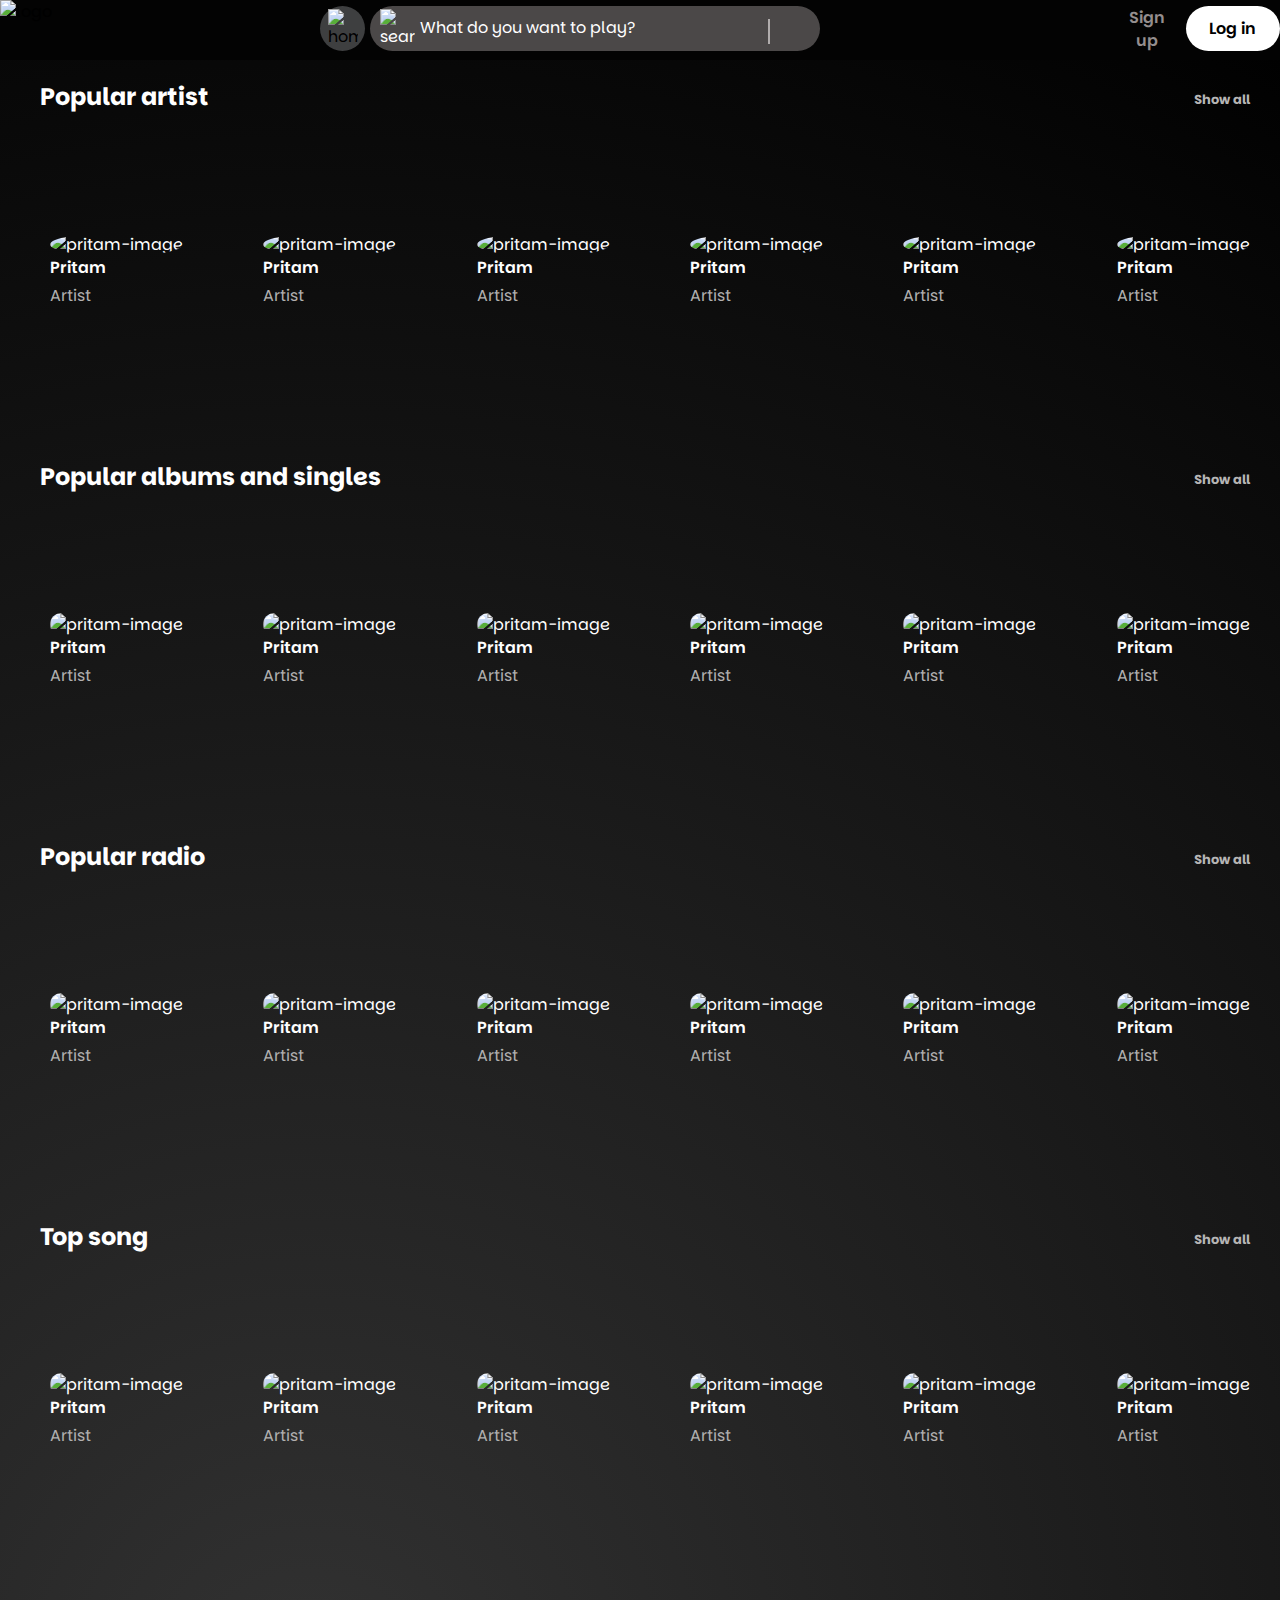
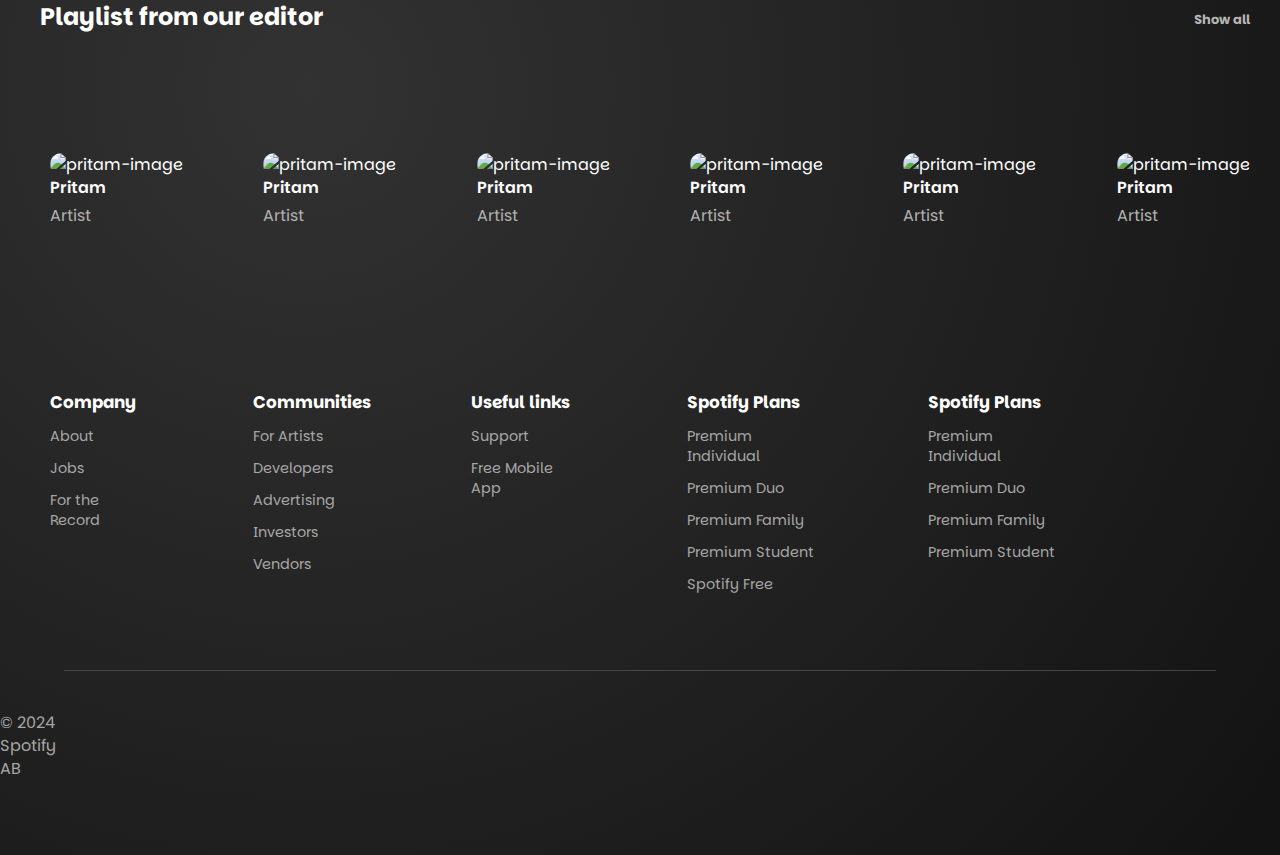
==== spotify-clone/index.html @ 19ce87d1 "change name" ====
<!DOCTYPE html>
<html lang="en">
<head>
    <meta charset="UTF-8">
    <meta name="viewport" content="width=device-width, initial-scale=1.0">
    <title>Spotify</title>
    <link rel="stylesheet" href="style.css">
</head>
<body>

    <!-- header -->
    <header>
        <!-- navigation bar -->
        <nav>
            <!-- spotify logo -->
            <div class="spotify-logo">
                <img src="/images/logo.jpg" alt="logo" loading="lazy" width="60px">
            </div>
            <!-- search bar and home logo-->
            <div class="search-bar-home-icon">
                <!-- home icon logo -->
                <div class="home-logo">
                    <img src="/images/home-icon.png" alt="home" loading="lazy" id="home">
                </div>
                <!-- seach bar -->
                <div class="search-bar">
                    <div class="bar-content">
                        <img src="/images/search-icon.png" alt="search" loading="lazy" width="35px" id="search">
                        <div class="search-text">What do you want to play?</div>
                    </div>
                    <div class="verticalbar-folder">
                        <div id="vertical-bar"></div>  <!-- veritical pipe -->
                        <img src="/images/folder.png" alt="" loading="lazy" width="35px" id="folder-logo">
                    </div>
                </div>
            </div>
    
            <!-- button container -->
            <div class="button-container">
                <button class="signup-btn">Sign up</button>
                <button class="signin-btn">Log in</button>
            </div>
    
        </nav>
    </header>

    <!-- main content and footer links -->
    <main class="all-content">

        <!-- main section -->
        <div class="section">
            <div class="main-container">
        
                <!-- first row container -->
                 <div class="links">
                     <a href="#" class="popular">Popular artist</a>
                     <a href="#" class="show">Show all</a>
                 </div>
        
                <div class="first-row">
                    <!-- card 1 -->
                    <div class="first-card">
                        <div class="card">
                            <div class="card-image">
                                <img src="/images/pritam.jpg" alt="pritam-image" loading="lazy" id="pritam-image">
                                <img src="/images/play-button (1).png" alt="play-button" width="60px" loading="lazy" id="play-button">
                            </div>
                            <div class="text">
                                <p id="artist-name">Pritam</p>
                                <span class="artist-text">Artist</span>
                            </div>
                        </div>
                    </div>
        
                    <!-- card2 -->
                    <div class="first-card">
                        <div class="card">
                            <div class="card-image">
                                <img src="/images/sachin-jigar.jpg" alt="pritam-image" loading="lazy" id="pritam-image">
                                <img src="/images/play-button (1).png" alt="play-button" width="60px" loading="lazy" id="play-button">
                            </div>
                            <div class="text">
                                <p id="artist-name">Pritam</p>
                                <span class="artist-text">Artist</span>
                            </div>
                        </div>
                    </div>
        
                    <!-- card3 -->
                    <div class="first-card">
                        <div class="card">
                            <div class="card-image">
                                <img src="/images/A-R-reheman.jpg" alt="pritam-image" loading="lazy" id="pritam-image">
                                <img src="/images/play-button (1).png" alt="play-button" width="60px" loading="lazy" id="play-button">
                            </div>
                            <div class="text">
                                <p id="artist-name">Pritam</p>
                                <span class="artist-text">Artist</span>
                            </div>
                        </div>
                    </div>
        
                    <!-- card4 -->
                    <div class="first-card">
                        <div class="card">
                            <div class="card-image">
                                <img src="/images/arijiy-singh.jpg" alt="pritam-image" loading="lazy" id="pritam-image">
                                <img src="/images/play-button (1).png" alt="play-button" width="60px" loading="lazy" id="play-button">
                            </div>
                            <div class="text">
                                <p id="artist-name">Pritam</p>
                                <span class="artist-text">Artist</span>
                            </div>
                        </div>
                    </div>
        
                    <!-- card5 -->
                    <div class="first-card">
                        <div class="card">
                            <div class="card-image">
                                <img src="/images/atif-aslam.jpg" alt="pritam-image" loading="lazy" id="pritam-image">
                                <img src="/images/play-button (1).png" alt="play-button" width="60px" loading="lazy" id="play-button">
                            </div>
                            <div class="text">
                                <p id="artist-name">Pritam</p>
                                <span class="artist-text">Artist</span>
                            </div>
                        </div>
                    </div>
        
                    <!-- card5 -->
                    <div class="first-card">
                        <div class="card">
                            <div class="card-image">
                                <img src="/images/ravichndran.jpg" alt="pritam-image" loading="lazy" id="pritam-image">
                                <img src="/images/play-button (1).png" alt="play-button" width="60px" loading="lazy" id="play-button">
                            </div>
                            <div class="text">
                                <p id="artist-name">Pritam</p>
                                <span class="artist-text">Artist</span>
                            </div>
                        </div>
                    </div>
                    
                </div>
        
        
            </div>
        
            <div class="main-container">
        
                <!-- first row container -->
                 <div class="links">
                     <a href="#" class="popular">Popular albums and singles</a>
                     <a href="#" class="show">Show all</a>
                 </div>
        
                <div class="first-row">
                    <!-- card 1 -->
                    <div class="first-card">
                        <div class="card">
                            <div class="card-image">
                                <img src="/images/ashiqui2.jpg" alt="pritam-image" loading="lazy" id="image-image">
                                <img src="/images/play-button (1).png" alt="play-button" width="60px" loading="lazy" id="play-button">
                            </div>
                            <div class="text">
                                <p id="artist-name">Pritam</p>
                                <span class="artist-text">Artist</span>
                            </div>
                        </div>
                    </div>
        
                    <!-- card2 -->
                    <div class="first-card">
                        <div class="card">
                            <div class="card-image">
                                <img src="/images/glory.jpg" alt="pritam-image" loading="lazy" id="image-image">
                                <img src="/images/play-button (1).png" alt="play-button" width="60px" loading="lazy" id="play-button">
                            </div>
                            <div class="text">
                                <p id="artist-name">Pritam</p>
                                <span class="artist-text">Artist</span>
                            </div>
                        </div>
                    </div>
        
                    <!-- card3 -->
                    <div class="first-card">
                        <div class="card">
                            <div class="card-image">
                                <img src="/images/jo-tum-mere-ho.jpg" alt="pritam-image" loading="lazy" id="image-image">
                                <img src="/images/play-button (1).png" alt="play-button" width="60px" loading="lazy" id="play-button">
                            </div>
                            <div class="text">
                                <p id="artist-name">Pritam</p>
                                <span class="artist-text">Artist</span>
                            </div>
                        </div>
                    </div>
        
                    <!-- card4 -->
                    <div class="first-card">
                        <div class="card">
                            <div class="card-image">
                                <img src="/images/patandar.jpg" alt="pritam-image" loading="lazy" id="image-image">
                                <img src="/images/play-button (1).png" alt="play-button" width="60px" loading="lazy" id="play-button">
                            </div>
                            <div class="text">
                                <p id="artist-name">Pritam</p>
                                <span class="artist-text">Artist</span>
                            </div>
                        </div>
                    </div>
        
                    <!-- card5 -->
                    <div class="first-card">
                        <div class="card">
                            <div class="card-image">
                                <img src="/images/memories.jpg" alt="pritam-image" loading="lazy" id="image-image">
                                <img src="/images/play-button (1).png" alt="play-button" width="60px" loading="lazy" id="play-button">
                            </div>
                            <div class="text">
                                <p id="artist-name">Pritam</p>
                                <span class="artist-text">Artist</span>
                            </div>
                        </div>
                    </div>
        
                    <!-- card5 -->
                    <div class="first-card">
                        <div class="card">
                            <div class="card-image">
                                <img src="/images/deewani.jpg" alt="pritam-image" loading="lazy" id="image-image">
                                <img src="/images/play-button (1).png" alt="play-button" width="60px" loading="lazy" id="play-button">
                            </div>
                            <div class="text">
                                <p id="artist-name">Pritam</p>
                                <span class="artist-text">Artist</span>
                            </div>
                        </div>
                    </div>
                    
                </div>
        
        
            </div>
        
            <div class="main-container">
        
                <!-- first row container -->
                 <div class="links">
                     <a href="#" class="popular">Popular radio</a>
                     <a href="#" class="show">Show all</a>
                 </div>
        
                <div class="first-row">
                    <!-- card 1 -->
                    <div class="first-card">
                        <div class="card">
                            <div class="card-image">
                                <img src="/images/dilijit-dosangh.jpg" alt="pritam-image" loading="lazy" id="image-image">
                                <img src="/images/play-button (1).png" alt="play-button" width="60px" loading="lazy" id="play-button">
                            </div>
                            <div class="text">
                                <p id="artist-name">Pritam</p>
                                <span class="artist-text">Artist</span>
                            </div>
                        </div>
                    </div>
        
                    <!-- card2 -->
                    <div class="first-card">
                        <div class="card">
                            <div class="card-image">
                                <img src="/images/lata-mangeshkar.jpg" alt="pritam-image" loading="lazy" id="image-image">
                                <img src="/images/play-button (1).png" alt="play-button" width="60px" loading="lazy" id="play-button">
                            </div>
                            <div class="text">
                                <p id="artist-name">Pritam</p>
                                <span class="artist-text">Artist</span>
                            </div>
                        </div>
                    </div>
        
                    <!-- card3 -->
                    <div class="first-card">
                        <div class="card">
                            <div class="card-image">
                                <img src="/images/KK.jpg" alt="pritam-image" loading="lazy" id="image-image">
                                <img src="/images/play-button (1).png" alt="play-button" width="60px" loading="lazy" id="play-button">
                            </div>
                            <div class="text">
                                <p id="artist-name">Pritam</p>
                                <span class="artist-text">Artist</span>
                            </div>
                        </div>
                    </div>
        
                    <!-- card4 -->
                    <div class="first-card">
                        <div class="card">
                            <div class="card-image">
                                <img src="/images/kumar-sanu.jpg" alt="pritam-image" loading="lazy" id="image-image">
                                <img src="/images/play-button (1).png" alt="play-button" width="60px" loading="lazy" id="play-button">
                            </div>
                            <div class="text">
                                <p id="artist-name">Pritam</p>
                                <span class="artist-text">Artist</span>
                            </div>
                        </div>
                    </div>
        
                    <!-- card5 -->
                    <div class="first-card">
                        <div class="card">
                            <div class="card-image">
                                <img src="/images/ghosal.jpg" alt="pritam-image" loading="lazy" id="image-image">
                                <img src="/images/play-button (1).png" alt="play-button" width="60px" loading="lazy" id="play-button">
                            </div>
                            <div class="text">
                                <p id="artist-name">Pritam</p>
                                <span class="artist-text">Artist</span>
                            </div>
                        </div>
                    </div>
        
                    <!-- card5 -->
                    <div class="first-card">
                        <div class="card">
                            <div class="card-image">
                                <img src="/images/arijit-radio.jpg" alt="pritam-image" loading="lazy" id="image-image">
                                <img src="/images/play-button (1).png" alt="play-button" width="60px" loading="lazy" id="play-button">
                            </div>
                            <div class="text">
                                <p id="artist-name">Pritam</p>
                                <span class="artist-text">Artist</span>
                            </div>
                        </div>
                    </div>
                    
                </div>
        
        
            </div>
            
            <div class="main-container">
        
                <!-- first row container -->
                 <div class="links">
                     <a href="#" class="popular">Top song</a>
                     <a href="#" class="show">Show all</a>
                 </div>
        
                <div class="first-row">
                    <!-- card 1 -->
                    <div class="first-card">
                        <div class="card">
                            <div class="card-image">
                                <img src="/images/to[-song-global.png" alt="pritam-image" loading="lazy" id="image-image">
                                <img src="/images/play-button (1).png" alt="play-button" width="60px" loading="lazy" id="play-button">
                            </div>
                            <div class="text">
                                <p id="artist-name">Pritam</p>
                                <span class="artist-text">Artist</span>
                            </div>
                        </div>
                    </div>
        
                    <!-- card2 -->
                    <div class="first-card">
                        <div class="card">
                            <div class="card-image">
                                <img src="/images/top-50.jpg" alt="pritam-image" loading="lazy" id="image-image">
                                <img src="/images/play-button (1).png" alt="play-button" width="60px" loading="lazy" id="play-button">
                            </div>
                            <div class="text">
                                <p id="artist-name">Pritam</p>
                                <span class="artist-text">Artist</span>
                            </div>
                        </div>
                    </div>
        
                    <!-- card3 -->
                    <div class="first-card">
                        <div class="card">
                            <div class="card-image">
                                <img src="/images/top-india.jpg" alt="pritam-image" loading="lazy" id="image-image">
                                <img src="/images/play-button (1).png" alt="play-button" width="60px" loading="lazy" id="play-button">
                            </div>
                            <div class="text">
                                <p id="artist-name">Pritam</p>
                                <span class="artist-text">Artist</span>
                            </div>
                        </div>
                    </div>
        
                    <!-- card4 -->
                    <div class="first-card">
                        <div class="card">
                            <div class="card-image">
                                <img src="/images/viral-50-global.jpg" alt="pritam-image" loading="lazy" id="image-image">
                                <img src="/images/play-button (1).png" alt="play-button" width="60px" loading="lazy" id="play-button">
                            </div>
                            <div class="text">
                                <p id="artist-name">Pritam</p>
                                <span class="artist-text">Artist</span>
                            </div>
                        </div>
                    </div>
        
                    <!-- card5 -->
                    <div class="first-card">
                        <div class="card">
                            <div class="card-image">
                                <img src="/images/top-song-usa.jpg" alt="pritam-image" loading="lazy" id="image-image">
                                <img src="/images/play-button (1).png" alt="play-button" width="60px" loading="lazy" id="play-button">
                            </div>
                            <div class="text">
                                <p id="artist-name">Pritam</p>
                                <span class="artist-text">Artist</span>
                            </div>
                        </div>
                    </div>
        
                    <!-- card5 -->
                    <div class="first-card">
                        <div class="card">
                            <div class="card-image">
                                <img src="/images/top-50-usa.jpg" alt="pritam-image" loading="lazy" id="image-image">
                                <img src="/images/play-button (1).png" alt="play-button" width="60px" loading="lazy" id="play-button">
                            </div>
                            <div class="text">
                                <p id="artist-name">Pritam</p>
                                <span class="artist-text">Artist</span>
                            </div>
                        </div>
                    </div>
                    
                </div>
        
        
            </div>
        
            <div class="main-container">
        
                <!-- first row container -->
                 <div class="links">
                     <a href="#" class="popular">Playlist from our editor</a>
                     <a href="#" class="show">Show all</a>
                 </div>
        
                <div class="first-row">
                    <!-- card 1 -->
                    <div class="first-card">
                        <div class="card">
                            <div class="card-image">
                                <img src="/images/patandar.jpg" alt="pritam-image" loading="lazy" id="image-image">
                                <img src="/images/play-button (1).png" alt="play-button" width="60px" loading="lazy" id="play-button">
                            </div>
                            <div class="text">
                                <p id="artist-name">Pritam</p>
                                <span class="artist-text">Artist</span>
                            </div>
                        </div>
                    </div>
        
                    <!-- card2 -->
                    <div class="first-card">
                        <div class="card">
                            <div class="card-image">
                                <img src="/images/RNB.jpg" alt="pritam-image" loading="lazy" id="image-image">
                                <img src="/images/play-button (1).png" alt="play-button" width="60px" loading="lazy" id="play-button">
                            </div>
                            <div class="text">
                                <p id="artist-name">Pritam</p>
                                <span class="artist-text">Artist</span>
                            </div>
                        </div>
                    </div>
        
                    <!-- card3 -->
                    <div class="first-card">
                        <div class="card">
                            <div class="card-image">
                                <img src="/images/rapkaviar.jpg" alt="pritam-image" loading="lazy" id="image-image">
                                <img src="/images/play-button (1).png" alt="play-button" width="60px" loading="lazy" id="play-button">
                            </div>
                            <div class="text">
                                <p id="artist-name">Pritam</p>
                                <span class="artist-text">Artist</span>
                            </div>
                        </div>
                    </div>
        
                    <!-- card4 -->
                    <div class="first-card">
                        <div class="card">
                            <div class="card-image">
                                <img src="/images/TTH.jpg" alt="pritam-image" loading="lazy" id="image-image">
                                <img src="/images/play-button (1).png" alt="play-button" width="60px" loading="lazy" id="play-button">
                            </div>
                            <div class="text">
                                <p id="artist-name">Pritam</p>
                                <span class="artist-text">Artist</span>
                            </div>
                        </div>
                    </div>
        
                    <!-- card5 -->
                    <div class="first-card">
                        <div class="card">
                            <div class="card-image">
                                <img src="/images/phonk.jpg" alt="pritam-image" loading="lazy" id="image-image">
                                <img src="/images/play-button (1).png" alt="play-button" width="60px" loading="lazy" id="play-button">
                            </div>
                            <div class="text">
                                <p id="artist-name">Pritam</p>
                                <span class="artist-text">Artist</span>
                            </div>
                        </div>
                    </div>
        
                    <!-- card6 -->
                    <div class="first-card">
                        <div class="card">
                            <div class="card-image">
                                <img src="/images/viva-latino.jpg" alt="pritam-image" loading="lazy" id="image-image">
                                <img src="/images/play-button (1).png" alt="play-button" width="60px" loading="lazy" id="play-button">
                            </div>
                            <div class="text">
                                <p id="artist-name">Pritam</p>
                                <span class="artist-text">Artist</span>
                            </div>
                        </div>
                    </div>
                    
                </div>
        
        
            </div>
        </div>
        
        <!-- footer links -->
        <footer>
            <div class="footer-container">

                <!-- col1 -->
                <div class="column-one">
                    <ul>
                        <h3 id="Company">Company</h3>
                        <li><a href="#">About</a></li>
                        <li><a href="#">Jobs</a></li>
                        <li><a href="#">For the Record</a></li>
                    </ul>
                </div>
                <!-- col2 -->
                <div class="column-one">
                    <ul>
                        <h3 id="Company">Communities</h3>
                        <li><a href="#">For Artists</a></li>
                        <li><a href="#">Developers</a></li>
                        <li><a href="#">Advertising</a></li>
                        <li><a href="#">Investors</a></li>
                        <li><a href="#">Vendors</a></li>
                    </ul>
                </div>
                <!-- col3 -->
                <div class="column-one">
                    <ul>
                        <h3 id="Company">Useful links</h3>
                        <li><a href="#">Support</a></li>
                        <li><a href="#">Free Mobile App</a></li>
                    </ul>
                </div>
                <!-- col4 -->
                <div class="column-one">
                    <ul>
                        <h3 id="Company">Spotify Plans</h3>
                        <li><a href="#">Premium Individual</a></li>
                        <li><a href="#">Premium Duo</a></li>
                        <li><a href="#">Premium Family</a></li>
                        <li><a href="#">Premium Student</a></li>
                        <li><a href="#">Spotify Free</a></li>
                    </ul>
                </div>

                <div class="column-one">
                    <ul>
                        <h3 id="Company">Spotify Plans</h3>
                        <li><a href="#">Premium Individual</a></li>
                        <li><a href="#">Premium Duo</a></li>
                        <li><a href="#">Premium Family</a></li>
                        <li><a href="#">Premium Student</a></li>
                        
                    </ul>
                </div>
                
                <div class="social-handle">
                    <div class="insta"><img src="/images/instagram.png" alt="" width="40px"></div>
                    <div class="facebook"><img src="/images/facebook.png" alt="" width="40px"></div>
                    <div class="X"><img src="/images/twitter.png" alt="" width="40px"></div>
                </div>
            </div>
        </footer>

        <!-- footer line bar and copyright text -->
        <div class="fotter-line-bar"> 
            <div class="footer-line"></div>
            <div class="fotter-text">© 2024 Spotify AB</div>
        </div>

    </main>

    
</body>
</html>
---- spotify-clone/style.css ----
@import url('https://fonts.googleapis.com/css2?family=Afacad+Flux:wght@100..1000&family=Host+Grotesk:ital,wght@0,300..800;1,300..800&family=Parkinsans:wght@300..800&family=Poppins:ital,wght@0,100;0,200;0,300;0,400;0,500;0,600;0,700;0,800;0,900;1,100;1,200;1,300;1,400;1,500;1,600;1,700;1,800;1,900&family=Varela+Round&display=swap');

*{
    padding: 0;
    margin: 0;
    box-sizing: border-box;
    font-family: "Parkinsans", sans-serif;
}

nav{
    background-color: rgb(3, 3, 3);
    height: 60px;
    display: flex;
    flex-direction: row;
    justify-content: space-between;
    position: fixed;
    z-index: 1;
    width: 100%;
}
.all-content{
    background: radial-gradient(circle at 24.1% 68.8%, rgb(50, 50, 50) 0%, rgb(0, 0, 0) 99.4%);
}
.search-bar-home-icon{
    display: flex;
    gap: 5px;
}
.search-bar{
    width: 450px;
    margin-top: 6px;
    display: flex;
    align-items: center;
    justify-content: space-between;
    background-color: rgb(75, 72, 72);
    color:white;
    height: 45px;
    border-radius: 30px;
}

#home{
    width: 30px;
}

.home-logo{
    margin-top: 6px;
    height: 45px;
    width: 45px;
    border-radius: 50%;
    background-color: rgb(62, 63, 64);
    display: flex;
    justify-content: center;
    align-items: center;
}

.home-logo:hover{
    transform: scale(1.03);
}

#folder-logo{
    margin-right: 10px;
}

#search{
    margin-left: 10px;
}

.bar-content{
    display: flex;
    gap: 5px;
}
.search-text{
    margin-top: 6.5px;
}
.verticalbar-folder{
    display: flex;
}
#vertical-bar{
    width: 2px;
    height: 25px;
    margin-right: 5px;
    margin-top: 6px;
    background-color: rgb(176, 172, 172);
}

.button-container{
    height: 100%;
    width: 15%;
    display: flex;
    gap: 10px;
    display: flex;
    justify-content: space-between;
}

.signup-btn{
    height: 45px;
    margin-top: 6px;
    margin-left: 30px;
    background:transparent;
    border: none;
    font-weight: 600;
    font-size: 1rem;
    color: rgb(148, 142, 142);
    cursor: pointer;
}
.signup-btn:hover{
    transform: scale(1.1);
    color: white;
}
.signin-btn{
    height: 45px;
    width: 100px;
    margin-top: 6px;
    background:transparent;
    border: none;
    font-weight: 600;
    font-size: 1rem;
    color: rgb(0, 0, 0);
    background-color: white;
    border-radius: 28px;
    padding: 10px;
    cursor: pointer;
}

.signin-btn:hover{
    transform: scale(1.05);
    color: rgb(42, 41, 41);
}

.main-container{
    height: 100%;
    width: 100%;
    color: white;
}
.first-row{
    display: flex;
    overflow-x: hidden;
    cursor: pointer;
}


.first-card{
    width: 280px;
    height: 300px;
    margin-top: 20px;
    margin-left: 20px;
    display: flex;
    align-items: center;
    justify-content: center;
    border-radius: 10px;
    
}


.first-card:hover{
    background-color: rgba(114, 114, 114, 0.14);
    transition: all .2s linear;
    
}

.card{
    color: white;
}

.card-image{
    position: relative;
}

#play-button{
    position: absolute;
    opacity: 0;
    left: 160px;
    bottom: -3px;
    right: 15px;
    transform: translateX(-50%);
    transition: bottom 0.3s ease, opacity 0.3s ease;
}


.first-card:hover #play-button{
    opacity: 1;
    bottom: 10px;
}

.first-card:hover #pritam-image{
    box-shadow: 2px 2px 5px rgba(52, 52, 52, 0.49);
}

#pritam-image{
    border-radius: 50%;
    width: 200px;
    height: 200px;
}
#image-image{
    border-radius: 20px;
    width: 200px;
    height: 200px;
}



#artist-name{
    font-weight: 600;
    
}
.artist-text{
    color: rgb(177, 176, 176);
}

.text{
    display: flex;
    flex-direction: column;
    gap: 5px;
}

.links{
    margin-left: 40px;
    font-weight: 700;
    font-size: 1.5rem;
    display: flex;
    justify-content: space-between;
    height: 60px;
}

.popular{
    text-decoration: none;
    color: white;
    margin-top: 40px;
}
.show{
    text-decoration: none;
    color: rgb(182, 181, 181);
    margin-top: 50px;
    font-size: 13px;
    margin-right: 30px;
    
}

.popular:hover,
.show:hover{
    text-decoration: underline;
}

.footer-container{
    height: 280px;
    width: 100%;
    display: flex;
    gap: 100px;
    font-size: 0.9rem;
    margin-top: 50px;
    margin-left: 50px;
}

#Company{
    color: white;
}
.column-one ul li a{
    color: rgb(166, 165, 165);
    text-decoration: none;
}

ul li a:hover{
    text-decoration: underline;
    color: white;
} 

.column-one ul li{
    list-style-type: none;
}
.column-one ul{
    margin-bottom: 50px;
    display: flex;
    flex-direction: column;
    gap: 12px;
}

.social-handle{
    display: flex;
    gap: 30px;
    /* background-color: white; */
    margin-left: 100px;
    cursor: pointer;
}

.insta{
    background-color: white;
    border-radius: 20px;
    height: 40px;
}
.facebook{
    background-color: white;
    border-radius: 20px;
    height: 40px;
}
.X{
    background-color: white;
    border-radius: 50%;
    height: 40px;
}

.all-content{
    overflow-x: hidden;
}

.section{
    margin-top: 40px;
}

.footer-line{
    height: 1px;
    width: 90%;
    background-color: rgba(98, 96, 96, 0.625);
    margin-bottom: 5rem;
    margin: auto;
}

.fotter-line-bar{
    color: white;
    display: flex;
    flex-direction: column;
    justify-content: center;
    align-items: center;
}

.fotter-text{
    margin-left: 75px;
    margin-bottom: 75px;
    color: rgb(166, 165, 165);
    margin-top: 40px;
    margin-right: 1300px;
}
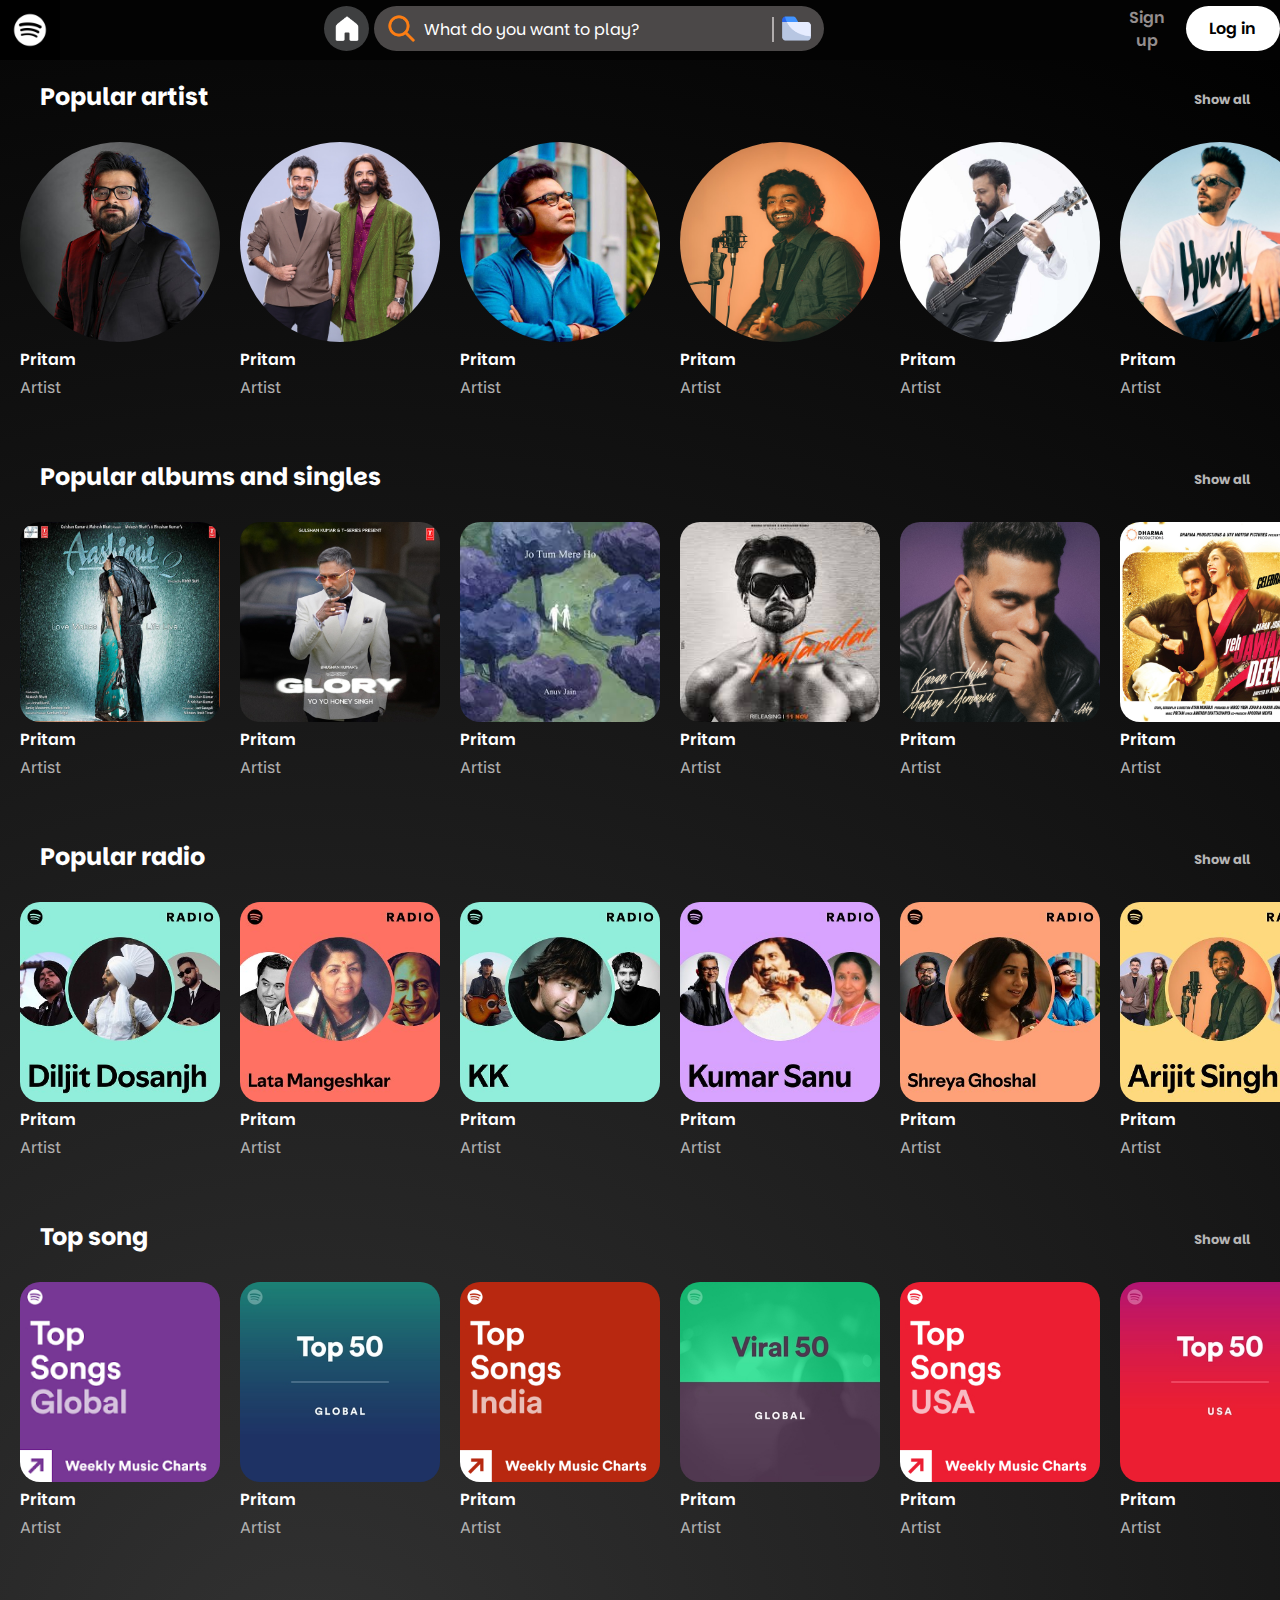
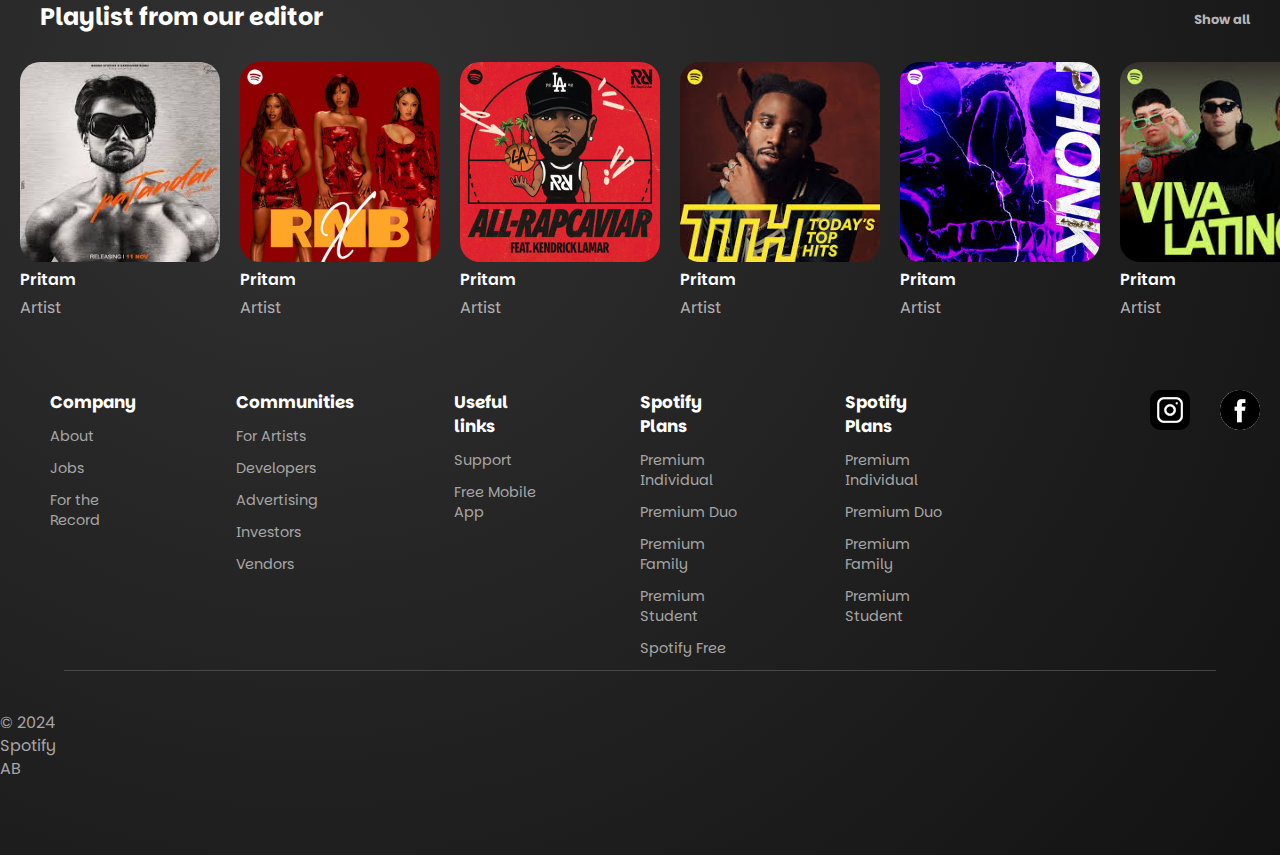
==== commit f4ebb2db: "change directory name" ====
--- a/spotify-clone/index.html
+++ b/spotify-clone/index.html
@@ -14,23 +14,23 @@
         <nav>
             <!-- spotify logo -->
             <div class="spotify-logo">
-                <img src="/images/logo.jpg" alt="logo" loading="lazy" width="60px">
+                <img src="/spotifyclone-images/logo.jpg" alt="logo" loading="lazy" width="60px">
             </div>
             <!-- search bar and home logo-->
             <div class="search-bar-home-icon">
                 <!-- home icon logo -->
                 <div class="home-logo">
-                    <img src="/images/home-icon.png" alt="home" loading="lazy" id="home">
+                    <img src="/spotifyclone-images/home-icon.png" alt="home" loading="lazy" id="home">
                 </div>
                 <!-- seach bar -->
                 <div class="search-bar">
                     <div class="bar-content">
-                        <img src="/images/search-icon.png" alt="search" loading="lazy" width="35px" id="search">
+                        <img src="/spotifyclone-images/search-icon.png" alt="search" loading="lazy" width="35px" id="search">
                         <div class="search-text">What do you want to play?</div>
                     </div>
                     <div class="verticalbar-folder">
                         <div id="vertical-bar"></div>  <!-- veritical pipe -->
-                        <img src="/images/folder.png" alt="" loading="lazy" width="35px" id="folder-logo">
+                        <img src="/spotifyclone-images/folder.png" alt="" loading="lazy" width="35px" id="folder-logo">
                     </div>
                 </div>
             </div>
@@ -62,8 +62,8 @@
                     <div class="first-card">
                         <div class="card">
                             <div class="card-image">
-                                <img src="/images/pritam.jpg" alt="pritam-image" loading="lazy" id="pritam-image">
-                                <img src="/images/play-button (1).png" alt="play-button" width="60px" loading="lazy" id="play-button">
+                                <img src="/spotifyclone-images/pritam.jpg" alt="pritam-image" loading="lazy" id="pritam-image">
+                                <img src="/spotifyclone-images/play-button (1).png" alt="play-button" width="60px" loading="lazy" id="play-button">
                             </div>
                             <div class="text">
                                 <p id="artist-name">Pritam</p>
@@ -76,8 +76,8 @@
                     <div class="first-card">
                         <div class="card">
                             <div class="card-image">
-                                <img src="/images/sachin-jigar.jpg" alt="pritam-image" loading="lazy" id="pritam-image">
-                                <img src="/images/play-button (1).png" alt="play-button" width="60px" loading="lazy" id="play-button">
+                                <img src="/spotifyclone-images/sachin-jigar.jpg" alt="pritam-image" loading="lazy" id="pritam-image">
+                                <img src="/spotifyclone-images/play-button (1).png" alt="play-button" width="60px" loading="lazy" id="play-button">
                             </div>
                             <div class="text">
                                 <p id="artist-name">Pritam</p>
@@ -90,8 +90,8 @@
                     <div class="first-card">
                         <div class="card">
                             <div class="card-image">
-                                <img src="/images/A-R-reheman.jpg" alt="pritam-image" loading="lazy" id="pritam-image">
-                                <img src="/images/play-button (1).png" alt="play-button" width="60px" loading="lazy" id="play-button">
+                                <img src="/spotifyclone-images/A-R-reheman.jpg" alt="pritam-image" loading="lazy" id="pritam-image">
+                                <img src="/spotifyclone-images/play-button (1).png" alt="play-button" width="60px" loading="lazy" id="play-button">
                             </div>
                             <div class="text">
                                 <p id="artist-name">Pritam</p>
@@ -104,36 +104,36 @@
                     <div class="first-card">
                         <div class="card">
                             <div class="card-image">
-                                <img src="/images/arijiy-singh.jpg" alt="pritam-image" loading="lazy" id="pritam-image">
-                                <img src="/images/play-button (1).png" alt="play-button" width="60px" loading="lazy" id="play-button">
-                            </div>
-                            <div class="text">
-                                <p id="artist-name">Pritam</p>
-                                <span class="artist-text">Artist</span>
-                            </div>
-                        </div>
-                    </div>
-        
-                    <!-- card5 -->
-                    <div class="first-card">
-                        <div class="card">
-                            <div class="card-image">
-                                <img src="/images/atif-aslam.jpg" alt="pritam-image" loading="lazy" id="pritam-image">
-                                <img src="/images/play-button (1).png" alt="play-button" width="60px" loading="lazy" id="play-button">
-                            </div>
-                            <div class="text">
-                                <p id="artist-name">Pritam</p>
-                                <span class="artist-text">Artist</span>
-                            </div>
-                        </div>
-                    </div>
-        
-                    <!-- card5 -->
-                    <div class="first-card">
-                        <div class="card">
-                            <div class="card-image">
-                                <img src="/images/ravichndran.jpg" alt="pritam-image" loading="lazy" id="pritam-image">
-                                <img src="/images/play-button (1).png" alt="play-button" width="60px" loading="lazy" id="play-button">
+                                <img src="/spotifyclone-images/arijiy-singh.jpg" alt="pritam-image" loading="lazy" id="pritam-image">
+                                <img src="/spotifyclone-images/play-button (1).png" alt="play-button" width="60px" loading="lazy" id="play-button">
+                            </div>
+                            <div class="text">
+                                <p id="artist-name">Pritam</p>
+                                <span class="artist-text">Artist</span>
+                            </div>
+                        </div>
+                    </div>
+        
+                    <!-- card5 -->
+                    <div class="first-card">
+                        <div class="card">
+                            <div class="card-image">
+                                <img src="/spotifyclone-images/atif-aslam.jpg" alt="pritam-image" loading="lazy" id="pritam-image">
+                                <img src="/spotifyclone-images/play-button (1).png" alt="play-button" width="60px" loading="lazy" id="play-button">
+                            </div>
+                            <div class="text">
+                                <p id="artist-name">Pritam</p>
+                                <span class="artist-text">Artist</span>
+                            </div>
+                        </div>
+                    </div>
+        
+                    <!-- card5 -->
+                    <div class="first-card">
+                        <div class="card">
+                            <div class="card-image">
+                                <img src="/spotifyclone-images/ravichndran.jpg" alt="pritam-image" loading="lazy" id="pritam-image">
+                                <img src="/spotifyclone-images/play-button (1).png" alt="play-button" width="60px" loading="lazy" id="play-button">
                             </div>
                             <div class="text">
                                 <p id="artist-name">Pritam</p>
@@ -160,8 +160,8 @@
                     <div class="first-card">
                         <div class="card">
                             <div class="card-image">
-                                <img src="/images/ashiqui2.jpg" alt="pritam-image" loading="lazy" id="image-image">
-                                <img src="/images/play-button (1).png" alt="play-button" width="60px" loading="lazy" id="play-button">
+                                <img src="/spotifyclone-images/ashiqui2.jpg" alt="pritam-image" loading="lazy" id="image-image">
+                                <img src="/spotifyclone-images/play-button (1).png" alt="play-button" width="60px" loading="lazy" id="play-button">
                             </div>
                             <div class="text">
                                 <p id="artist-name">Pritam</p>
@@ -174,8 +174,8 @@
                     <div class="first-card">
                         <div class="card">
                             <div class="card-image">
-                                <img src="/images/glory.jpg" alt="pritam-image" loading="lazy" id="image-image">
-                                <img src="/images/play-button (1).png" alt="play-button" width="60px" loading="lazy" id="play-button">
+                                <img src="/spotifyclone-images/glory.jpg" alt="pritam-image" loading="lazy" id="image-image">
+                                <img src="/spotifyclone-images/play-button (1).png" alt="play-button" width="60px" loading="lazy" id="play-button">
                             </div>
                             <div class="text">
                                 <p id="artist-name">Pritam</p>
@@ -188,8 +188,8 @@
                     <div class="first-card">
                         <div class="card">
                             <div class="card-image">
-                                <img src="/images/jo-tum-mere-ho.jpg" alt="pritam-image" loading="lazy" id="image-image">
-                                <img src="/images/play-button (1).png" alt="play-button" width="60px" loading="lazy" id="play-button">
+                                <img src="/spotifyclone-images/jo-tum-mere-ho.jpg" alt="pritam-image" loading="lazy" id="image-image">
+                                <img src="/spotifyclone-images/play-button (1).png" alt="play-button" width="60px" loading="lazy" id="play-button">
                             </div>
                             <div class="text">
                                 <p id="artist-name">Pritam</p>
@@ -202,36 +202,36 @@
                     <div class="first-card">
                         <div class="card">
                             <div class="card-image">
-                                <img src="/images/patandar.jpg" alt="pritam-image" loading="lazy" id="image-image">
-                                <img src="/images/play-button (1).png" alt="play-button" width="60px" loading="lazy" id="play-button">
-                            </div>
-                            <div class="text">
-                                <p id="artist-name">Pritam</p>
-                                <span class="artist-text">Artist</span>
-                            </div>
-                        </div>
-                    </div>
-        
-                    <!-- card5 -->
-                    <div class="first-card">
-                        <div class="card">
-                            <div class="card-image">
-                                <img src="/images/memories.jpg" alt="pritam-image" loading="lazy" id="image-image">
-                                <img src="/images/play-button (1).png" alt="play-button" width="60px" loading="lazy" id="play-button">
-                            </div>
-                            <div class="text">
-                                <p id="artist-name">Pritam</p>
-                                <span class="artist-text">Artist</span>
-                            </div>
-                        </div>
-                    </div>
-        
-                    <!-- card5 -->
-                    <div class="first-card">
-                        <div class="card">
-                            <div class="card-image">
-                                <img src="/images/deewani.jpg" alt="pritam-image" loading="lazy" id="image-image">
-                                <img src="/images/play-button (1).png" alt="play-button" width="60px" loading="lazy" id="play-button">
+                                <img src="/spotifyclone-images/patandar.jpg" alt="pritam-image" loading="lazy" id="image-image">
+                                <img src="/spotifyclone-images/play-button (1).png" alt="play-button" width="60px" loading="lazy" id="play-button">
+                            </div>
+                            <div class="text">
+                                <p id="artist-name">Pritam</p>
+                                <span class="artist-text">Artist</span>
+                            </div>
+                        </div>
+                    </div>
+        
+                    <!-- card5 -->
+                    <div class="first-card">
+                        <div class="card">
+                            <div class="card-image">
+                                <img src="/spotifyclone-images/memories.jpg" alt="pritam-image" loading="lazy" id="image-image">
+                                <img src="/spotifyclone-images/play-button (1).png" alt="play-button" width="60px" loading="lazy" id="play-button">
+                            </div>
+                            <div class="text">
+                                <p id="artist-name">Pritam</p>
+                                <span class="artist-text">Artist</span>
+                            </div>
+                        </div>
+                    </div>
+        
+                    <!-- card5 -->
+                    <div class="first-card">
+                        <div class="card">
+                            <div class="card-image">
+                                <img src="/spotifyclone-images/deewani.jpg" alt="pritam-image" loading="lazy" id="image-image">
+                                <img src="/spotifyclone-images/play-button (1).png" alt="play-button" width="60px" loading="lazy" id="play-button">
                             </div>
                             <div class="text">
                                 <p id="artist-name">Pritam</p>
@@ -258,8 +258,8 @@
                     <div class="first-card">
                         <div class="card">
                             <div class="card-image">
-                                <img src="/images/dilijit-dosangh.jpg" alt="pritam-image" loading="lazy" id="image-image">
-                                <img src="/images/play-button (1).png" alt="play-button" width="60px" loading="lazy" id="play-button">
+                                <img src="/spotifyclone-images/dilijit-dosangh.jpg" alt="pritam-image" loading="lazy" id="image-image">
+                                <img src="/spotifyclone-images/play-button (1).png" alt="play-button" width="60px" loading="lazy" id="play-button">
                             </div>
                             <div class="text">
                                 <p id="artist-name">Pritam</p>
@@ -272,8 +272,8 @@
                     <div class="first-card">
                         <div class="card">
                             <div class="card-image">
-                                <img src="/images/lata-mangeshkar.jpg" alt="pritam-image" loading="lazy" id="image-image">
-                                <img src="/images/play-button (1).png" alt="play-button" width="60px" loading="lazy" id="play-button">
+                                <img src="/spotifyclone-images/lata-mangeshkar.jpg" alt="pritam-image" loading="lazy" id="image-image">
+                                <img src="/spotifyclone-images/play-button (1).png" alt="play-button" width="60px" loading="lazy" id="play-button">
                             </div>
                             <div class="text">
                                 <p id="artist-name">Pritam</p>
@@ -286,8 +286,8 @@
                     <div class="first-card">
                         <div class="card">
                             <div class="card-image">
-                                <img src="/images/KK.jpg" alt="pritam-image" loading="lazy" id="image-image">
-                                <img src="/images/play-button (1).png" alt="play-button" width="60px" loading="lazy" id="play-button">
+                                <img src="/spotifyclone-images/KK.jpg" alt="pritam-image" loading="lazy" id="image-image">
+                                <img src="/spotifyclone-images/play-button (1).png" alt="play-button" width="60px" loading="lazy" id="play-button">
                             </div>
                             <div class="text">
                                 <p id="artist-name">Pritam</p>
@@ -300,36 +300,36 @@
                     <div class="first-card">
                         <div class="card">
                             <div class="card-image">
-                                <img src="/images/kumar-sanu.jpg" alt="pritam-image" loading="lazy" id="image-image">
-                                <img src="/images/play-button (1).png" alt="play-button" width="60px" loading="lazy" id="play-button">
-                            </div>
-                            <div class="text">
-                                <p id="artist-name">Pritam</p>
-                                <span class="artist-text">Artist</span>
-                            </div>
-                        </div>
-                    </div>
-        
-                    <!-- card5 -->
-                    <div class="first-card">
-                        <div class="card">
-                            <div class="card-image">
-                                <img src="/images/ghosal.jpg" alt="pritam-image" loading="lazy" id="image-image">
-                                <img src="/images/play-button (1).png" alt="play-button" width="60px" loading="lazy" id="play-button">
-                            </div>
-                            <div class="text">
-                                <p id="artist-name">Pritam</p>
-                                <span class="artist-text">Artist</span>
-                            </div>
-                        </div>
-                    </div>
-        
-                    <!-- card5 -->
-                    <div class="first-card">
-                        <div class="card">
-                            <div class="card-image">
-                                <img src="/images/arijit-radio.jpg" alt="pritam-image" loading="lazy" id="image-image">
-                                <img src="/images/play-button (1).png" alt="play-button" width="60px" loading="lazy" id="play-button">
+                                <img src="/spotifyclone-images/kumar-sanu.jpg" alt="pritam-image" loading="lazy" id="image-image">
+                                <img src="/spotifyclone-images/play-button (1).png" alt="play-button" width="60px" loading="lazy" id="play-button">
+                            </div>
+                            <div class="text">
+                                <p id="artist-name">Pritam</p>
+                                <span class="artist-text">Artist</span>
+                            </div>
+                        </div>
+                    </div>
+        
+                    <!-- card5 -->
+                    <div class="first-card">
+                        <div class="card">
+                            <div class="card-image">
+                                <img src="/spotifyclone-images/ghosal.jpg" alt="pritam-image" loading="lazy" id="image-image">
+                                <img src="/spotifyclone-images/play-button (1).png" alt="play-button" width="60px" loading="lazy" id="play-button">
+                            </div>
+                            <div class="text">
+                                <p id="artist-name">Pritam</p>
+                                <span class="artist-text">Artist</span>
+                            </div>
+                        </div>
+                    </div>
+        
+                    <!-- card5 -->
+                    <div class="first-card">
+                        <div class="card">
+                            <div class="card-image">
+                                <img src="/spotifyclone-images/arijit-radio.jpg" alt="pritam-image" loading="lazy" id="image-image">
+                                <img src="/spotifyclone-images/play-button (1).png" alt="play-button" width="60px" loading="lazy" id="play-button">
                             </div>
                             <div class="text">
                                 <p id="artist-name">Pritam</p>
@@ -356,8 +356,8 @@
                     <div class="first-card">
                         <div class="card">
                             <div class="card-image">
-                                <img src="/images/to[-song-global.png" alt="pritam-image" loading="lazy" id="image-image">
-                                <img src="/images/play-button (1).png" alt="play-button" width="60px" loading="lazy" id="play-button">
+                                <img src="/spotifyclone-images/to[-song-global.png" alt="pritam-image" loading="lazy" id="image-image">
+                                <img src="/spotifyclone-images/play-button (1).png" alt="play-button" width="60px" loading="lazy" id="play-button">
                             </div>
                             <div class="text">
                                 <p id="artist-name">Pritam</p>
@@ -370,8 +370,8 @@
                     <div class="first-card">
                         <div class="card">
                             <div class="card-image">
-                                <img src="/images/top-50.jpg" alt="pritam-image" loading="lazy" id="image-image">
-                                <img src="/images/play-button (1).png" alt="play-button" width="60px" loading="lazy" id="play-button">
+                                <img src="/spotifyclone-images/top-50.jpg" alt="pritam-image" loading="lazy" id="image-image">
+                                <img src="/spotifyclone-images/play-button (1).png" alt="play-button" width="60px" loading="lazy" id="play-button">
                             </div>
                             <div class="text">
                                 <p id="artist-name">Pritam</p>
@@ -384,8 +384,8 @@
                     <div class="first-card">
                         <div class="card">
                             <div class="card-image">
-                                <img src="/images/top-india.jpg" alt="pritam-image" loading="lazy" id="image-image">
-                                <img src="/images/play-button (1).png" alt="play-button" width="60px" loading="lazy" id="play-button">
+                                <img src="/spotifyclone-images/top-india.jpg" alt="pritam-image" loading="lazy" id="image-image">
+                                <img src="/spotifyclone-images/play-button (1).png" alt="play-button" width="60px" loading="lazy" id="play-button">
                             </div>
                             <div class="text">
                                 <p id="artist-name">Pritam</p>
@@ -398,36 +398,36 @@
                     <div class="first-card">
                         <div class="card">
                             <div class="card-image">
-                                <img src="/images/viral-50-global.jpg" alt="pritam-image" loading="lazy" id="image-image">
-                                <img src="/images/play-button (1).png" alt="play-button" width="60px" loading="lazy" id="play-button">
-                            </div>
-                            <div class="text">
-                                <p id="artist-name">Pritam</p>
-                                <span class="artist-text">Artist</span>
-                            </div>
-                        </div>
-                    </div>
-        
-                    <!-- card5 -->
-                    <div class="first-card">
-                        <div class="card">
-                            <div class="card-image">
-                                <img src="/images/top-song-usa.jpg" alt="pritam-image" loading="lazy" id="image-image">
-                                <img src="/images/play-button (1).png" alt="play-button" width="60px" loading="lazy" id="play-button">
-                            </div>
-                            <div class="text">
-                                <p id="artist-name">Pritam</p>
-                                <span class="artist-text">Artist</span>
-                            </div>
-                        </div>
-                    </div>
-        
-                    <!-- card5 -->
-                    <div class="first-card">
-                        <div class="card">
-                            <div class="card-image">
-                                <img src="/images/top-50-usa.jpg" alt="pritam-image" loading="lazy" id="image-image">
-                                <img src="/images/play-button (1).png" alt="play-button" width="60px" loading="lazy" id="play-button">
+                                <img src="/spotifyclone-images/viral-50-global.jpg" alt="pritam-image" loading="lazy" id="image-image">
+                                <img src="/spotifyclone-images/play-button (1).png" alt="play-button" width="60px" loading="lazy" id="play-button">
+                            </div>
+                            <div class="text">
+                                <p id="artist-name">Pritam</p>
+                                <span class="artist-text">Artist</span>
+                            </div>
+                        </div>
+                    </div>
+        
+                    <!-- card5 -->
+                    <div class="first-card">
+                        <div class="card">
+                            <div class="card-image">
+                                <img src="/spotifyclone-images/top-song-usa.jpg" alt="pritam-image" loading="lazy" id="image-image">
+                                <img src="/spotifyclone-images/play-button (1).png" alt="play-button" width="60px" loading="lazy" id="play-button">
+                            </div>
+                            <div class="text">
+                                <p id="artist-name">Pritam</p>
+                                <span class="artist-text">Artist</span>
+                            </div>
+                        </div>
+                    </div>
+        
+                    <!-- card5 -->
+                    <div class="first-card">
+                        <div class="card">
+                            <div class="card-image">
+                                <img src="/spotifyclone-images/top-50-usa.jpg" alt="pritam-image" loading="lazy" id="image-image">
+                                <img src="/spotifyclone-images/play-button (1).png" alt="play-button" width="60px" loading="lazy" id="play-button">
                             </div>
                             <div class="text">
                                 <p id="artist-name">Pritam</p>
@@ -454,8 +454,8 @@
                     <div class="first-card">
                         <div class="card">
                             <div class="card-image">
-                                <img src="/images/patandar.jpg" alt="pritam-image" loading="lazy" id="image-image">
-                                <img src="/images/play-button (1).png" alt="play-button" width="60px" loading="lazy" id="play-button">
+                                <img src="/spotifyclone-images/patandar.jpg" alt="pritam-image" loading="lazy" id="image-image">
+                                <img src="/spotifyclone-images/play-button (1).png" alt="play-button" width="60px" loading="lazy" id="play-button">
                             </div>
                             <div class="text">
                                 <p id="artist-name">Pritam</p>
@@ -468,8 +468,8 @@
                     <div class="first-card">
                         <div class="card">
                             <div class="card-image">
-                                <img src="/images/RNB.jpg" alt="pritam-image" loading="lazy" id="image-image">
-                                <img src="/images/play-button (1).png" alt="play-button" width="60px" loading="lazy" id="play-button">
+                                <img src="/spotifyclone-images/RNB.jpg" alt="pritam-image" loading="lazy" id="image-image">
+                                <img src="/spotifyclone-images/play-button (1).png" alt="play-button" width="60px" loading="lazy" id="play-button">
                             </div>
                             <div class="text">
                                 <p id="artist-name">Pritam</p>
@@ -482,8 +482,8 @@
                     <div class="first-card">
                         <div class="card">
                             <div class="card-image">
-                                <img src="/images/rapkaviar.jpg" alt="pritam-image" loading="lazy" id="image-image">
-                                <img src="/images/play-button (1).png" alt="play-button" width="60px" loading="lazy" id="play-button">
+                                <img src="/spotifyclone-images/rapkaviar.jpg" alt="pritam-image" loading="lazy" id="image-image">
+                                <img src="/spotifyclone-images/play-button (1).png" alt="play-button" width="60px" loading="lazy" id="play-button">
                             </div>
                             <div class="text">
                                 <p id="artist-name">Pritam</p>
@@ -496,22 +496,22 @@
                     <div class="first-card">
                         <div class="card">
                             <div class="card-image">
-                                <img src="/images/TTH.jpg" alt="pritam-image" loading="lazy" id="image-image">
-                                <img src="/images/play-button (1).png" alt="play-button" width="60px" loading="lazy" id="play-button">
-                            </div>
-                            <div class="text">
-                                <p id="artist-name">Pritam</p>
-                                <span class="artist-text">Artist</span>
-                            </div>
-                        </div>
-                    </div>
-        
-                    <!-- card5 -->
-                    <div class="first-card">
-                        <div class="card">
-                            <div class="card-image">
-                                <img src="/images/phonk.jpg" alt="pritam-image" loading="lazy" id="image-image">
-                                <img src="/images/play-button (1).png" alt="play-button" width="60px" loading="lazy" id="play-button">
+                                <img src="/spotifyclone-images/TTH.jpg" alt="pritam-image" loading="lazy" id="image-image">
+                                <img src="/spotifyclone-images/play-button (1).png" alt="play-button" width="60px" loading="lazy" id="play-button">
+                            </div>
+                            <div class="text">
+                                <p id="artist-name">Pritam</p>
+                                <span class="artist-text">Artist</span>
+                            </div>
+                        </div>
+                    </div>
+        
+                    <!-- card5 -->
+                    <div class="first-card">
+                        <div class="card">
+                            <div class="card-image">
+                                <img src="/spotifyclone-images/phonk.jpg" alt="pritam-image" loading="lazy" id="image-image">
+                                <img src="/spotifyclone-images/play-button (1).png" alt="play-button" width="60px" loading="lazy" id="play-button">
                             </div>
                             <div class="text">
                                 <p id="artist-name">Pritam</p>
@@ -524,8 +524,8 @@
                     <div class="first-card">
                         <div class="card">
                             <div class="card-image">
-                                <img src="/images/viva-latino.jpg" alt="pritam-image" loading="lazy" id="image-image">
-                                <img src="/images/play-button (1).png" alt="play-button" width="60px" loading="lazy" id="play-button">
+                                <img src="/spotifyclone-images/viva-latino.jpg" alt="pritam-image" loading="lazy" id="image-image">
+                                <img src="/spotifyclone-images/play-button (1).png" alt="play-button" width="60px" loading="lazy" id="play-button">
                             </div>
                             <div class="text">
                                 <p id="artist-name">Pritam</p>
@@ -596,9 +596,9 @@
                 </div>
                 
                 <div class="social-handle">
-                    <div class="insta"><img src="/images/instagram.png" alt="" width="40px"></div>
-                    <div class="facebook"><img src="/images/facebook.png" alt="" width="40px"></div>
-                    <div class="X"><img src="/images/twitter.png" alt="" width="40px"></div>
+                    <div class="insta"><img src="/spotifyclone-images/instagram.png" alt="" width="40px"></div>
+                    <div class="facebook"><img src="/spotifyclone-images/facebook.png" alt="" width="40px"></div>
+                    <div class="X"><img src="/spotifyclone-images/twitter.png" alt="" width="40px"></div>
                 </div>
             </div>
         </footer>
